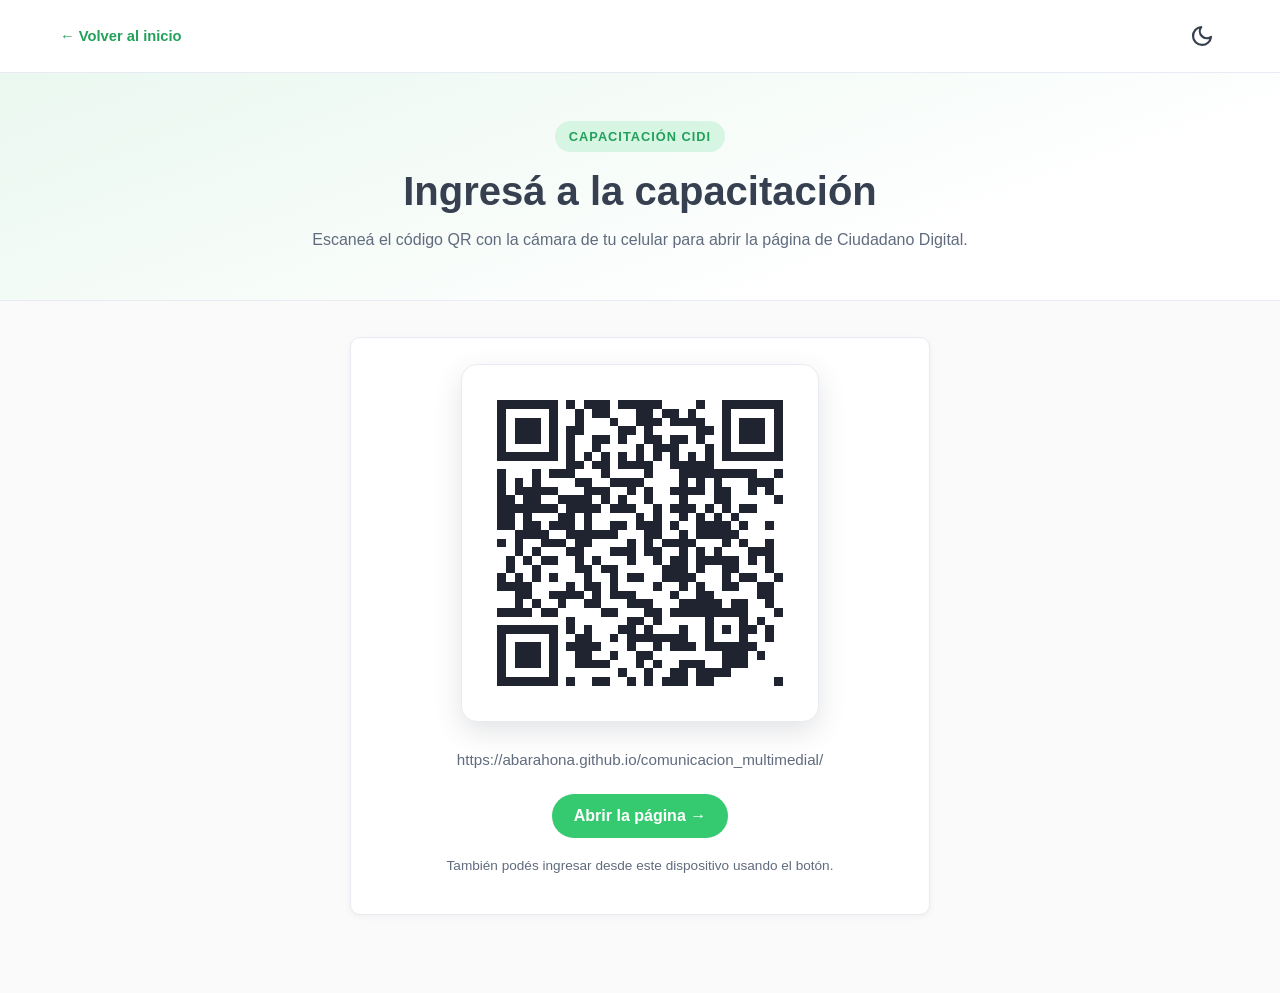
==== qr.html @ 133743e3 "add QR page and change mode" ====
<!DOCTYPE html>
<html lang="es-ar">
<head>
  <meta charset="UTF-8">
  <meta name="viewport" content="width=device-width, initial-scale=1.0">
  <title>Acceso por QR · Capacitación Ciudadano Digital</title>
  <meta name="description" content="Código QR para ingresar a la capacitación de Ciudadano Digital.">
  <link rel="icon" type="image/svg+xml"
        href="data:image/svg+xml,%3Csvg xmlns='http://www.w3.org/2000/svg' viewBox='0 0 32 32'%3E%3Crect width='32' height='32' rx='7' fill='%2336CA70'/%3E%3Ccircle cx='16' cy='12' r='5' fill='%23fff'/%3E%3Cpath d='M6 26c0-5 4.5-8 10-8s10 3 10 8' fill='%23fff'/%3E%3C/svg%3E">
  <link rel="stylesheet" href="styles.css">
  <script src="tema.js"></script>

  <style>
    .qr-hero {
      text-align: center;
    }

    .qr-hero p {
      margin-left: auto;
      margin-right: auto;
    }

    .qr-contenido {
      max-width: 620px;
    }

    .qr-tarjeta {
      text-align: center;
    }

    .qr-caja {
      display: inline-block;
      padding: 18px;
      background: #FFFFFF;
      border: 1px solid var(--borde);
      border-radius: 16px;
      box-shadow: 0 10px 28px rgba(55, 64, 80, .14);
    }

    .qr-caja img {
      display: block;
      width: min(320px, 68vw);
      height: auto;
      image-rendering: pixelated;
    }

    .qr-url {
      display: block;
      margin: 20px 0 22px;
      color: var(--gris);
      font-size: .95rem;
      word-break: break-all;
    }

    .qr-nota {
      margin: 18px 0 0;
      color: var(--gris);
      font-size: .85rem;
    }
  </style>
</head>

<body>

  <header class="modulo-header">
    <div class="contenedor">
      <a class="modulo-volver" href="index.html">
        ← Volver al inicio
      </a>
    </div>
  </header>

  <main class="pagina-modulo">

    <section class="modulo-hero qr-hero">
      <div class="modulo-hero__contenido">
        <span class="modulo-etiqueta">
          Capacitación CiDi
        </span>

        <h1>Ingresá a la capacitación</h1>

        <p>
          Escaneá el código QR con la cámara de tu celular para abrir la página
          de Ciudadano Digital.
        </p>
      </div>
    </section>

    <div class="modulo-contenido qr-contenido">

      <section class="modulo-bloque qr-tarjeta">
        <div class="qr-caja">
          <img
            src="[data-uri]"
            alt="Código QR para ingresar a https://abarahona.github.io/comunicacion_multimedial/"
            width="336" height="336">
        </div>

        <a class="qr-url" href="https://abarahona.github.io/comunicacion_multimedial/" target="_blank" rel="noopener">
          https://abarahona.github.io/comunicacion_multimedial/
        </a>

        <a class="btn btn-primario" href="https://abarahona.github.io/comunicacion_multimedial/" target="_blank" rel="noopener">
          Abrir la página →
        </a>

        <p class="qr-nota">
          También podés ingresar desde este dispositivo usando el botón.
        </p>
      </section>

    </div>
  </main>

</body>
</html>
---- styles.css ----
/* ============ VARIABLES DE MARCA CIDI ============ */
    :root {
      --verde: #36CA70;
      --verde-oscuro: #23A05A;
      --verde-claro: #D7F5E3;
      --tinta: #374050;          /* gris azulado principal */
      --gris: #606B7E;
      --gris-claro: #BFC5D1;
      --amarillo: #F6BD2B;
      --fondo: #FAFAFA;
      --blanco: #FFFFFF;
      --borde: #E8EBF1;
      --sombra: 0 6px 18px rgba(55, 64, 80, .10);
      --radio: 10px;
    }

    * { box-sizing: border-box; margin: 0; padding: 0; }

    html { scroll-behavior: smooth; }

    body {
      font-family: "Be Vietnam Pro", "Segoe UI", Roboto, Arial, sans-serif;
      color: var(--tinta);
      background: var(--fondo);
      line-height: 1.5;
      min-height: 100vh;
      display: flex;
      flex-direction: column;
    }

    a { color: var(--verde-oscuro); text-decoration: none; }
    a:hover { text-decoration: underline; }

    .contenedor {
      width: 100%;
      max-width: 1200px;
      margin: 0 auto;
      padding: 0 20px;
    }

    /* ============ HEADER ============ */
    .header {
      background: var(--blanco);
      border-bottom: 1px solid var(--borde);
      position: sticky;
      top: 0;
      z-index: 50;
    }

    .header__inner {
      display: flex;
      align-items: center;
      justify-content: space-between;
      gap: 16px;
      padding: 12px 0;
    }

    .logo {
      display: flex;
      align-items: center;
      gap: 12px;
    }

    .logo__marca { display: flex; flex-direction: column; line-height: 1.15; }
    .logo__nombre { font-size: 1.25rem; font-weight: 700; letter-spacing: .2px; }
    .logo__sub { font-size: .72rem; color: var(--gris); text-transform: uppercase; letter-spacing: 1.5px; }

    .header__acciones {
      display: flex;
      align-items: center;
      gap: 14px;
    }

    .icono-buscar { background: none; border: 0; cursor: pointer; color: var(--tinta); padding: 6px; }
    .icono-buscar:hover { color: var(--verde-oscuro); }

    .icono-tema {
      background: none;
      border: 0;
      cursor: pointer;
      color: var(--tinta);
      padding: 6px;
      display: inline-flex;
      align-items: center;
      justify-content: center;
    }
    .icono-tema:hover { color: var(--verde-oscuro); }
    .icono-tema__sol { display: none; }
    :root[data-tema="oscuro"] .icono-tema__luna { display: none; }
    :root[data-tema="oscuro"] .icono-tema__sol { display: block; }

    .btn {
      display: inline-flex;
      align-items: center;
      justify-content: center;
      gap: 8px;
      padding: 10px 22px;
      border-radius: 40px;
      border: 0;
      font: inherit;
      font-weight: 600;
      cursor: pointer;
      transition: background .15s ease, transform .1s ease;
    }
    .btn:active { transform: scale(.98); }

    .btn-primario {
      background: var(--verde);
      color: #fff;
    }
    .btn-primario:hover {
      background: var(--verde-oscuro);
      text-decoration: none;
    }

    .btn-secundario {
      background: #fff;
      color: var(--verde-oscuro);
      border: 2px solid var(--verde);
    }
    .btn-secundario:hover { background: var(--verde-claro); text-decoration: none; }

    .btn-amarillo {
      background: var(--amarillo);
      color: var(--tinta);
    }
    .btn-amarillo:hover { background: #E5A91C; text-decoration: none; }

    /* ============ NAV ============ */
    .nav {
      background: var(--tinta);
    }
    .nav__menu {
      display: flex;
      list-style: none;
      overflow-x: auto;
      gap: 4px;
      padding: 0;
    }
    .nav__menu a {
      display: block;
      color: #fff;
      font-size: .92rem;
      padding: 12px 16px;
      white-space: nowrap;
      border-bottom: 3px solid transparent;
    }
    .nav__menu a:hover { background: rgba(255,255,255,.08); text-decoration: none; border-color: var(--verde); }
    .nav__menu .activo { border-color: var(--verde); font-weight: 600; }

    /* ============ HERO BUSQUEDA ============ */
    .hero {
      background: linear-gradient(160deg, #EAF8F0 0%, #FFFFFF 60%);
      border-bottom: 1px solid var(--borde);
    }
    .hero__inner { padding: 56px 20px 48px; text-align: center; }
    .hero__etiqueta {
      display: inline-block;
      background: var(--verde-claro);
      color: var(--verde-oscuro);
      font-size: .8rem;
      font-weight: 700;
      letter-spacing: 1px;
      text-transform: uppercase;
      padding: 6px 14px;
      border-radius: 40px;
      margin-bottom: 16px;
    }
    .hero h1 { font-size: clamp(1.6rem, 4vw, 2.4rem); color: var(--tinta); margin-bottom: 8px; }
    .hero p { color: var(--gris); max-width: 640px; margin: 0 auto 24px; }

    .buscador {
      max-width: 620px;
      margin: 0 auto;
      display: flex;
      background: var(--blanco);
      border: 2px solid var(--verde);
      border-radius: 40px;
      overflow: hidden;
      box-shadow: var(--sombra);
    }
    .buscador input {
      flex: 1;
      border: 0;
      padding: 14px 20px;
      font: inherit;
      outline: none;
    }
    .buscador .btn {
      border-radius: 40px;
      margin: 4px;
    }

    .mas-buscado { margin-top: 20px; color: var(--gris); font-size: .9rem; }
    .mas-buscado a {
      display: inline-flex;
      align-items: center;
      gap: 6px;
      margin: 4px;
      padding: 5px 12px;
      background: var(--blanco);
      border: 1px solid var(--gris-claro);
      border-radius: 30px;
      color: var(--tinta);
      font-size: .82rem;
    }
    .mas-buscado a:hover { border-color: var(--verde); color: var(--verde-oscuro); background: var(--verde-claro); text-decoration: none; }

    /* ============ BANNER ============ */
    .banner {
      background: linear-gradient(120deg, var(--tinta) 0%, #4A5A74 100%);
      color: #fff;
    }
    .banner__inner {
      display: flex;
      align-items: center;
      justify-content: space-between;
      gap: 20px;
      flex-wrap: wrap;
      padding: 28px 20px;
    }
    .banner h2 { font-size: 1.3rem; margin-bottom: 4px; }
    .banner p { color: #C9D2E0; }

    /* ============ SECCIONES ============ */
    .seccion { padding: 44px 0; }
    .seccion--blanca { background: var(--blanco); border-top: 1px solid var(--borde); border-bottom: 1px solid var(--borde); }
    .seccion__titulo { font-size: 1.5rem; color: var(--tinta); margin-bottom: 6px; }
    .seccion__sub { color: var(--gris); margin-bottom: 28px; max-width: 720px; }

    .rejilla { display: grid; gap: 20px; }
    .rejilla--3 { grid-template-columns: repeat(3, 1fr); }
    .rejilla--2 { grid-template-columns: repeat(2, 1fr); }

    @media (max-width: 900px) {
      .rejilla--3 { grid-template-columns: 1fr 1fr; }
    }
    @media (max-width: 640px) {
      .rejilla--3, .rejilla--2 { grid-template-columns: 1fr; }
    }

    /* ============ TARJETAS ============ */
    .tarjeta {
      background: var(--blanco);
      border: 1px solid var(--borde);
      border-radius: var(--radio);
      padding: 24px;
      box-shadow: 0 2px 6px rgba(55,64,80,.05);
      transition: transform .15s ease, box-shadow .15s ease;
    }
    .tarjeta:hover {
      transform: translateY(-3px);
      box-shadow: var(--sombra);
      border-color: var(--verde);
    }

    .tarjeta__icono {
      width: 52px;
      height: 52px;
      border-radius: 12px;
      background: var(--verde-claro);
      color: var(--verde-oscuro);
      display: flex;
      align-items: center;
      justify-content: center;
      margin-bottom: 16px;
    }
    .tarjeta h3 { font-size: 1.05rem; margin-bottom: 8px; }
    .tarjeta p { color: var(--gris); font-size: .92rem; }
    .tarjeta a.enlace {
      display: inline-block;
      margin-top: 14px;
      font-weight: 600;
      font-size: .9rem;
    }

    .tarjeta--tramite { border-top: 4px solid var(--amarillo); }
    .tarjeta--tramite:nth-child(3n+2) { border-top-color: var(--verde); }
    .tarjeta--tramite:nth-child(3n) { border-top-color: var(--amarillo); }

    .tarjeta--resumen { display: flex; align-items: flex-start; gap: 14px; padding: 20px; }
    .tarjeta--resumen .punto {
      flex: 0 0 34px;
      height: 34px;
      border-radius: 50%;
      background: var(--verde);
      color: #fff;
      font-weight: 700;
      display: flex;
      align-items: center;
      justify-content: center;
    }

    /* ============ PASOS ============ */
    .pasos { counter-reset: paso; display: grid; gap: 16px; }
    .paso {
      background: var(--blanco);
      border: 1px solid var(--borde);
      border-radius: var(--radio);
      padding: 20px 22px 20px 70px;
      position: relative;
    }
    .paso::before {
      counter-increment: paso;
      content: counter(paso);
      position: absolute;
      left: 20px;
      top: 20px;
      width: 34px;
      height: 34px;
      border-radius: 50%;
      background: var(--verde-claro);
      color: var(--verde-oscuro);
      font-weight: 700;
      display: flex;
      align-items: center;
      justify-content: center;
    }
    .paso h3 { font-size: 1rem; margin-bottom: 4px; }
    .paso p { color: var(--gris); font-size: .9rem; }

    /* ============ COLUMNAS AYUDAS ============ */
    .ayuda {
      background: var(--blanco);
      border: 1px solid var(--borde);
      border-left: 5px solid var(--verde);
      border-radius: var(--radio);
      padding: 24px;
    }
    .ayuda h3 { font-size: 1.05rem; margin-bottom: 6px; }
    .ayuda p { color: var(--gris); font-size: .92rem; margin-bottom: 12px; }

    /* ============ CHAT AYUDA FLOTANTE ============ */
    .ayuda-flotante {
      position: fixed;
      right: 22px;
      bottom: 22px;
      display: flex;
      align-items: center;
      gap: 10px;
      background: var(--tinta);
      color: #fff;
      border: 0;
      border-radius: 40px;
      padding: 12px 20px;
      font: inherit;
      font-weight: 600;
      cursor: pointer;
      box-shadow: var(--sombra);
      z-index: 60;
    }
    .ayuda-flotante:hover { background: #2a323f; }

    .ayuda-flotante__panel {
      position: fixed;
      right: 22px;
      bottom: 82px;
      width: 320px;
      background: var(--blanco);
      border: 1px solid var(--borde);
      border-radius: 14px;
      box-shadow: var(--sombra);
      overflow: hidden;
      display: none;
      z-index: 61;
    }
    .ayuda-flotante__panel.abierto { display: block; }
    .ayuda-flotante__header {
      background: var(--verde);
      color: #fff;
      padding: 14px 16px;
      font-weight: 600;
    }
    .ayuda-flotante__cuerpo { padding: 12px 16px; max-height: 260px; overflow-y: auto; }
    .mensaje {
      background: var(--fondo);
      border: 1px solid var(--borde);
      border-radius: 12px;
      padding: 10px 12px;
      margin-bottom: 8px;
      font-size: .88rem;
      color: var(--tinta);
    }
    .mensaje--usuario { background: var(--verde-claro); border-color: transparent; text-align: right; }

    /* ============ FOOTER ============ */
    .footer { background: var(--tinta); color: #C9D2E0; margin-top: auto; }
    .footer__inner {
      display: flex;
      justify-content: space-between;
      gap: 24px;
      flex-wrap: wrap;
      padding: 32px 20px;
    }
    .footer h4 { color: #fff; font-size: .95rem; margin-bottom: 10px; }
    .footer ul { list-style: none; }
    .footer a { color: #C9D2E0; font-size: .9rem; display: block; padding: 3px 0; }
    .footer a:hover { color: var(--verde); }
    .footer__bottom {
      border-top: 1px solid rgba(255,255,255,.12);
      padding: 16px 20px;
      text-align: center;
      font-size: .8rem;
      color: #8D99AB;
    }

    
/* ============ PÁGINAS DE MÓDULOS ============ */

.pagina-modulo {
  flex: 1;
}

.modulo-header {
  background: var(--blanco);
  border-bottom: 1px solid var(--borde);
  padding: 18px 0;
}

.modulo-header__inner {
  display: flex;
  align-items: center;
  justify-content: space-between;
  gap: 16px;
}

.modulo-volver {
  display: inline-flex;
  align-items: center;
  gap: 8px;
  font-weight: 600;
  font-size: 0.92rem;
}

.modulo-hero {
  background: linear-gradient(160deg, #EAF8F0 0%, #FFFFFF 75%);
  border-bottom: 1px solid var(--borde);
  padding: 48px 20px;
}

.modulo-hero__contenido {
  max-width: 900px;
  margin: 0 auto;
}

.modulo-etiqueta {
  display: inline-block;
  background: var(--verde-claro);
  color: var(--verde-oscuro);
  padding: 6px 14px;
  border-radius: 40px;
  font-size: 0.8rem;
  font-weight: 700;
  text-transform: uppercase;
  letter-spacing: 1px;
  margin-bottom: 14px;
}

.modulo-hero h1 {
  font-size: clamp(1.8rem, 4vw, 2.5rem);
  margin-bottom: 12px;
  line-height: 1.25;
}

.modulo-hero p {
  color: var(--gris);
  max-width: 700px;
}

.modulo-contenido {
  width: 100%;
  max-width: 900px;
  margin: 0 auto;
  padding: 36px 20px 56px;
}

.modulo-bloque {
  background: var(--blanco);
  border: 1px solid var(--borde);
  border-radius: var(--radio);
  padding: 26px;
  margin-bottom: 22px;
  box-shadow: 0 2px 6px rgba(55, 64, 80, 0.05);
}

.modulo-bloque h2 {
  font-size: 1.25rem;
  margin-bottom: 12px;
}

.modulo-bloque h3 {
  font-size: 1.05rem;
  margin: 20px 0 8px;
}

.modulo-bloque p {
  color: var(--gris);
  margin-bottom: 12px;
}

.modulo-bloque ul,
.modulo-bloque ol {
  padding-left: 24px;
  margin: 12px 0;
}

.modulo-bloque li {
  margin-bottom: 8px;
}

.modulo-recurso {
  background: var(--verde-claro);
  border-radius: var(--radio);
  padding: 18px;
  margin-top: 16px;
}

.modulo-recurso p {
  margin-bottom: 12px;
}

.modulo-video {
  width: 100%;
  aspect-ratio: 16 / 9;
  border: 0;
  border-radius: var(--radio);
  background: #EEF1F5;
  margin-top: 12px;
}

.modulo-navegacion {
  display: flex;
  justify-content: space-between;
  align-items: center;
  gap: 12px;
  flex-wrap: wrap;
  margin-top: 30px;
}

@media (max-width: 640px) {
  .modulo-hero {
    padding: 34px 20px;
  }

  .modulo-contenido {
    padding: 24px 16px 40px;
  }

  .modulo-bloque {
    padding: 20px;
  }
}


.video-contenedor {
  width: 100%;
  max-width: 900px;
  margin: 24px auto;
}

.video-contenedor video {
  display: block;
  width: 100%;
  height: auto;
  border-radius: 10px;
}

.modulo-recurso__imagen {
 display: block;
  max-width: 100%;
  height: auto;
  margin: 0 auto;
}

/* ============ CARRUSEL ============ */
.carrusel {
  position: relative;
  margin-top: 18px;
}

.carrusel__viewport {
  overflow: hidden;
  border: 1px solid var(--borde);
  border-radius: var(--radio);
  background: #EEF1F5;
}

.carrusel__track {
  display: flex;
  transition: transform .35s ease;
}

.carrusel__slide {
  flex: 0 0 100%;
  aspect-ratio: 1600 / 768;
  margin: 0;
}

.carrusel__slide img {
  display: block;
  width: 100%;
  height: 100%;
  object-fit: contain;
}

.carrusel__imagen {
  cursor: zoom-in;
  transition: filter .15s ease;
}

.carrusel__imagen:hover { filter: brightness(.94); }

.carrusel__imagen:focus-visible {
  outline: 3px solid var(--verde);
  outline-offset: -3px;
}

/* ============ LIGHTBOX ============ */
.lightbox {
  position: fixed;
  inset: 0;
  z-index: 100;
  display: none;
  align-items: center;
  justify-content: center;
  gap: 16px;
  padding: 24px;
  background: rgba(20, 25, 33, .92);
}

.lightbox.abierto { display: flex; }

.lightbox__figura {
  display: flex;
  flex-direction: column;
  align-items: center;
  gap: 10px;
  max-width: min(1200px, 100%);
  max-height: 100%;
  margin: 0;
}

.lightbox__imagen {
  display: block;
  max-width: 100%;
  max-height: calc(100vh - 100px);
  object-fit: contain;
  border-radius: 8px;
  background: #fff;
}

.lightbox__contador {
  color: #C9D2E0;
  font-size: .85rem;
  font-weight: 600;
}

.lightbox__cerrar {
  position: absolute;
  top: 16px;
  right: 16px;
  width: 44px;
  height: 44px;
  border: 0;
  border-radius: 50%;
  background: rgba(255, 255, 255, .14);
  color: #fff;
  display: flex;
  align-items: center;
  justify-content: center;
  cursor: pointer;
}

.lightbox__cerrar:hover { background: rgba(255, 255, 255, .28); }

.lightbox__btn {
  flex: 0 0 auto;
  width: 48px;
  height: 48px;
  border: 0;
  border-radius: 50%;
  background: rgba(255, 255, 255, .14);
  color: #fff;
  display: flex;
  align-items: center;
  justify-content: center;
  cursor: pointer;
  transition: background .15s ease;
}

.lightbox__btn:hover { background: var(--verde-oscuro); }

.lightbox__cerrar:focus-visible,
.lightbox__btn:focus-visible {
  outline: 3px solid var(--verde);
  outline-offset: 2px;
}

.carrusel__btn {
  position: absolute;
  top: 50%;
  transform: translateY(-50%);
  width: 44px;
  height: 44px;
  border: 0;
  border-radius: 50%;
  background: rgba(55, 64, 80, .75);
  color: #fff;
  display: flex;
  align-items: center;
  justify-content: center;
  cursor: pointer;
  z-index: 2;
  transition: background .15s ease;
}

.carrusel__btn:hover { background: var(--verde-oscuro); }

.carrusel__btn:focus-visible {
  outline: 3px solid var(--verde);
  outline-offset: 2px;
}

.carrusel__btn--prev { left: 12px; }
.carrusel__btn--next { right: 12px; }

.carrusel__pie {
  display: flex;
  align-items: center;
  justify-content: space-between;
  gap: 16px;
  flex-wrap: wrap;
  margin-top: 12px;
}

.carrusel__dots {
  display: flex;
  flex-wrap: wrap;
  gap: 8px;
}

.carrusel__dot {
  width: 10px;
  height: 10px;
  padding: 0;
  border: 0;
  border-radius: 50%;
  background: var(--gris-claro);
  cursor: pointer;
  transition: background .15s ease, transform .15s ease;
}

.carrusel__dot:hover { background: var(--verde); }

.carrusel__dot.activo {
  background: var(--verde);
  transform: scale(1.3);
}

.carrusel__contador {
  font-size: .85rem;
  font-weight: 600;
  color: var(--gris);
}

@media (max-width: 640px) {
  .carrusel__btn {
    width: 38px;
    height: 38px;
  }

  .carrusel__btn--prev { left: 8px; }
  .carrusel__btn--next { right: 8px; }

  .lightbox {
    gap: 6px;
    padding: 12px;
  }

  .lightbox__btn {
    width: 40px;
    height: 40px;
  }

  .lightbox__imagen { max-height: calc(100vh - 90px); }
}
/* ============ MODO OSCURO ============ */
:root[data-tema="oscuro"] {
  --verde: #36CA70;
  --verde-oscuro: #63E6A0;
  --verde-claro: #143A26;
  --tinta: #E7EBF2;
  --gris: #A9B2C1;
  --gris-claro: #465062;
  --fondo: #10141B;
  --blanco: #1A1F29;
  --borde: #2B3340;
  --sombra: 0 6px 18px rgba(0, 0, 0, .5);
  color-scheme: dark;
}

body { transition: background-color .2s ease, color .2s ease; }

:root[data-tema="oscuro"] .header { background: #151A22; }

:root[data-tema="oscuro"] .nav,
:root[data-tema="oscuro"] .footer,
:root[data-tema="oscuro"] .ayuda-flotante { background: #0B0E13; }

:root[data-tema="oscuro"] .banner {
  background: linear-gradient(120deg, #0B0E13 0%, #1E2A36 100%);
}

:root[data-tema="oscuro"] .hero,
:root[data-tema="oscuro"] .evaluacion-hero {
  background: linear-gradient(160deg, #143324 0%, var(--fondo) 70%);
}

:root[data-tema="oscuro"] .modulo-hero {
  background: linear-gradient(160deg, #143324 0%, var(--fondo) 75%);
}

:root[data-tema="oscuro"] .btn-secundario {
  background: var(--blanco);
  color: var(--verde-oscuro);
}
:root[data-tema="oscuro"] .btn-secundario:hover { background: var(--verde-claro); }
:root[data-tema="oscuro"] .btn-amarillo { color: #1A1F29; }

:root[data-tema="oscuro"] .buscador input {
  background: transparent;
  color: var(--tinta);
}

:root[data-tema="oscuro"] .modulo-video,
:root[data-tema="oscuro"] .carrusel__viewport,
:root[data-tema="oscuro"] .lightbox__imagen { background: #0D1117; }

:root[data-tema="oscuro"] .respuesta-texto {
  background: var(--blanco);
  color: var(--tinta);
  border-color: var(--gris-claro);
}

:root[data-tema="oscuro"] .hero__etiqueta,
:root[data-tema="oscuro"] .modulo-etiqueta,
:root[data-tema="oscuro"] .mensaje--usuario { color: var(--verde-oscuro); }
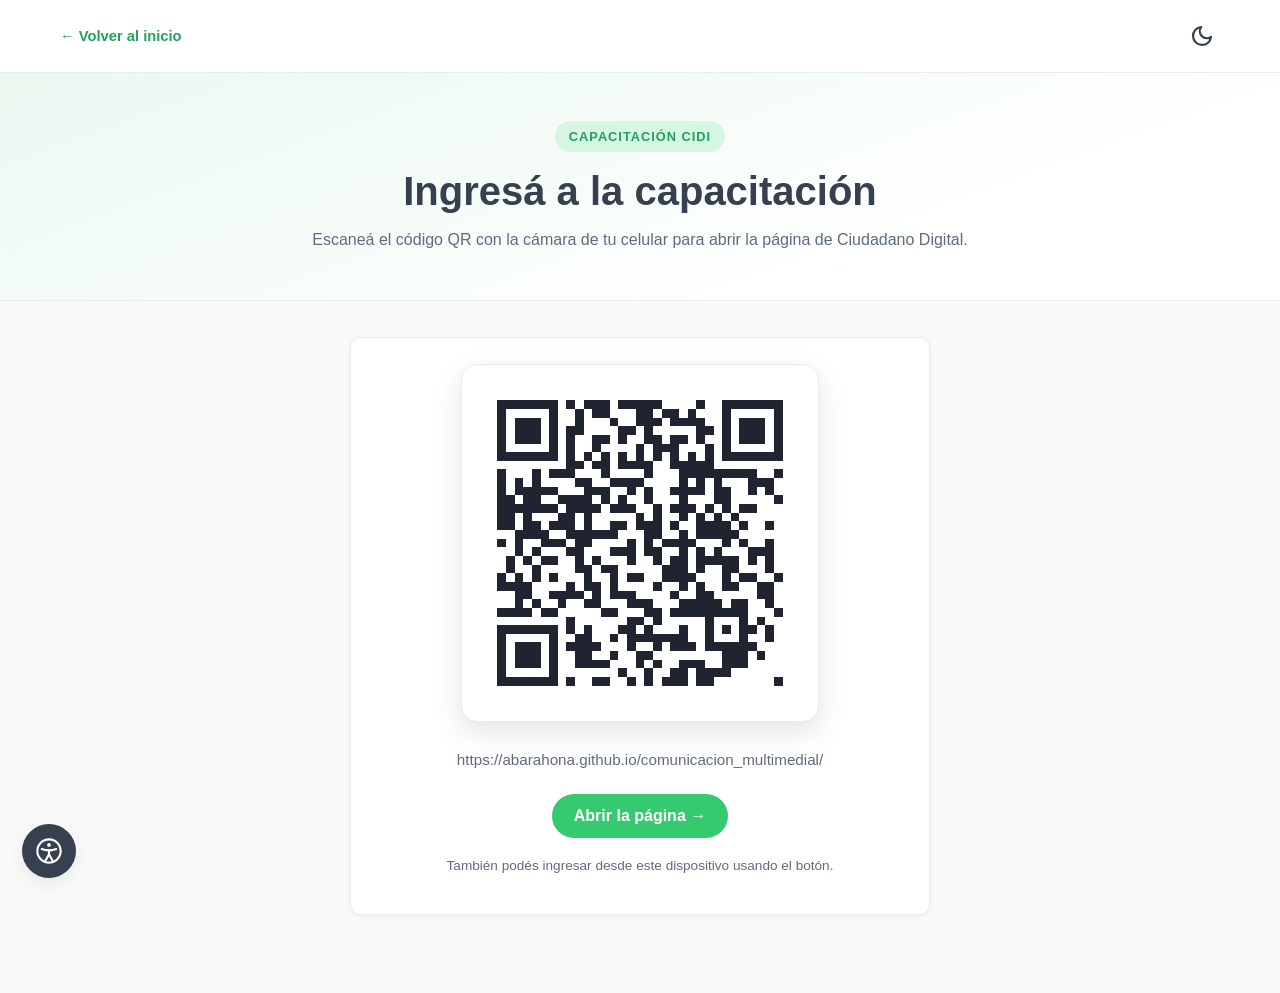
==== commit 0e861575: "add accesiblidad" ====
--- a/qr.html
+++ b/qr.html
@@ -9,6 +9,7 @@
         href="data:image/svg+xml,%3Csvg xmlns='http://www.w3.org/2000/svg' viewBox='0 0 32 32'%3E%3Crect width='32' height='32' rx='7' fill='%2336CA70'/%3E%3Ccircle cx='16' cy='12' r='5' fill='%23fff'/%3E%3Cpath d='M6 26c0-5 4.5-8 10-8s10 3 10 8' fill='%23fff'/%3E%3C/svg%3E">
   <link rel="stylesheet" href="styles.css">
   <script src="tema.js"></script>
+  <script src="accesibilidad.js"></script>
 
   <style>
     .qr-hero {
--- a/styles.css
+++ b/styles.css
@@ -845,3 +845,359 @@
 :root[data-tema="oscuro"] .hero__etiqueta,
 :root[data-tema="oscuro"] .modulo-etiqueta,
 :root[data-tema="oscuro"] .mensaje--usuario { color: var(--verde-oscuro); }
+
+/* ============ ACCESIBILIDAD ============ */
+:focus-visible {
+  outline: 3px solid var(--verde);
+  outline-offset: 2px;
+}
+
+.saltar-contenido {
+  position: fixed;
+  top: 10px;
+  left: 10px;
+  z-index: 200;
+  padding: 12px 18px;
+  background: var(--verde);
+  color: #fff;
+  font-weight: 700;
+  border-radius: 8px;
+  transform: translateY(-160%);
+  transition: transform .15s ease;
+}
+
+.saltar-contenido:focus {
+  transform: translateY(0);
+  text-decoration: none;
+}
+
+.a11y-flotante {
+  position: fixed;
+  left: 22px;
+  bottom: 22px;
+  z-index: 60;
+  width: 54px;
+  height: 54px;
+  border: 0;
+  border-radius: 50%;
+  display: flex;
+  align-items: center;
+  justify-content: center;
+  background: var(--tinta);
+  color: var(--blanco);
+  cursor: pointer;
+  box-shadow: var(--sombra);
+}
+
+.a11y-flotante:hover {
+  background: var(--verde-oscuro);
+  color: var(--blanco);
+}
+
+.a11y-panel {
+  position: fixed;
+  left: 22px;
+  bottom: 86px;
+  z-index: 61;
+  width: min(340px, calc(100vw - 44px));
+  max-height: calc(100vh - 118px);
+  overflow-y: auto;
+  padding: 18px;
+  background: var(--blanco);
+  color: var(--tinta);
+  border: 1px solid var(--borde);
+  border-radius: 14px;
+  box-shadow: var(--sombra);
+  display: none;
+}
+
+.a11y-panel.abierto { display: block; }
+
+.a11y-panel__cabecera {
+  display: flex;
+  align-items: center;
+  justify-content: space-between;
+  gap: 12px;
+  margin-bottom: 6px;
+}
+
+.a11y-panel h2 { font-size: 1.1rem; }
+
+.a11y-panel__cerrar {
+  display: flex;
+  align-items: center;
+  justify-content: center;
+  padding: 4px;
+  border: 0;
+  border-radius: 6px;
+  background: none;
+  color: var(--tinta);
+  cursor: pointer;
+}
+
+.a11y-panel__cerrar:hover { color: var(--verde-oscuro); }
+
+.a11y-seccion {
+  padding: 14px 0;
+  border-top: 1px solid var(--borde);
+}
+
+.a11y-seccion h3 {
+  margin-bottom: 10px;
+  color: var(--gris);
+  font-size: .82rem;
+  letter-spacing: .6px;
+  text-transform: uppercase;
+}
+
+.a11y-seccion h3 label { cursor: pointer; }
+
+.a11y-fila {
+  display: flex;
+  align-items: center;
+  gap: 10px;
+  flex-wrap: wrap;
+}
+
+.a11y-valor {
+  min-width: 56px;
+  text-align: center;
+  font-weight: 700;
+  font-variant-numeric: tabular-nums;
+}
+
+.a11y-opcion {
+  padding: 8px 14px;
+  border: 1px solid var(--borde);
+  border-radius: 8px;
+  background: var(--fondo);
+  color: var(--tinta);
+  font: inherit;
+  font-size: .9rem;
+  font-weight: 600;
+  cursor: pointer;
+}
+
+.a11y-opcion:hover { border-color: var(--verde); }
+
+.a11y-opcion[aria-pressed="true"] {
+  background: var(--verde-claro);
+  border-color: var(--verde);
+  color: var(--verde-oscuro);
+}
+
+.a11y-opcion:disabled {
+  opacity: .45;
+  cursor: not-allowed;
+}
+
+.a11y-opcion--texto {
+  min-width: 48px;
+  font-size: 1rem;
+}
+
+.a11y-enlace {
+  margin-top: 10px;
+  padding: 0;
+  border: 0;
+  background: none;
+  color: var(--verde-oscuro);
+  font: inherit;
+  font-size: .85rem;
+  font-weight: 600;
+  text-decoration: underline;
+  cursor: pointer;
+}
+
+.a11y-select {
+  width: 100%;
+  padding: 9px 10px;
+  border: 1px solid var(--borde);
+  border-radius: 8px;
+  background: var(--fondo);
+  color: var(--tinta);
+  font: inherit;
+  font-size: .92rem;
+}
+
+.a11y-nota {
+  margin-bottom: 10px;
+  color: var(--gris);
+  font-size: .85rem;
+}
+
+.a11y-estado {
+  min-height: 1.2em;
+  margin-top: 8px;
+  color: var(--gris);
+  font-size: .82rem;
+}
+
+.a11y-panel [hidden] { display: none !important; }
+
+/* ============ PALETAS PARA DALTONISMO ============ */
+:root[data-vision="protanopia"],
+:root[data-vision="deuteranopia"] {
+  --verde: #0072B2;
+  --verde-oscuro: #005F94;
+  --verde-claro: #DCEBF7;
+  --amarillo: #E69F00;
+}
+
+:root[data-vision="protanopia"][data-tema="oscuro"],
+:root[data-vision="deuteranopia"][data-tema="oscuro"] {
+  --verde: #3FA7DF;
+  --verde-oscuro: #8FD0F5;
+  --verde-claro: #103248;
+  --amarillo: #F2C14E;
+}
+
+:root[data-vision="tritanopia"] {
+  --verde: #CC79A7;
+  --verde-oscuro: #9C4E7C;
+  --verde-claro: #F4E1EC;
+  --amarillo: #56B4E9;
+}
+
+:root[data-vision="tritanopia"][data-tema="oscuro"] {
+  --verde: #D98BB8;
+  --verde-oscuro: #F0B8D6;
+  --verde-claro: #3A1E2D;
+  --amarillo: #6FC3EF;
+}
+
+:root[data-vision="protanopia"] .logo svg rect:first-child,
+:root[data-vision="deuteranopia"] .logo svg rect:first-child,
+:root[data-vision="tritanopia"] .logo svg rect:first-child {
+  fill: var(--verde);
+}
+
+/* ============ ALTO CONTRASTE ============ */
+:root[data-contraste="alto"] {
+  --verde: #FFD400;
+  --verde-oscuro: #FFE066;
+  --verde-claro: #000000;
+  --tinta: #FFFFFF;
+  --gris: #F2F2F2;
+  --gris-claro: #FFFFFF;
+  --amarillo: #FFD400;
+  --fondo: #000000;
+  --blanco: #000000;
+  --borde: #FFFFFF;
+  --sombra: none;
+  color-scheme: dark;
+}
+
+:root[data-contraste="alto"] body {
+  background: #000000;
+  color: #FFFFFF;
+}
+
+:root[data-contraste="alto"] .header,
+:root[data-contraste="alto"] .modulo-header,
+:root[data-contraste="alto"] .nav,
+:root[data-contraste="alto"] .footer,
+:root[data-contraste="alto"] .banner,
+:root[data-contraste="alto"] .ayuda-flotante,
+:root[data-contraste="alto"] .ayuda-flotante__panel,
+:root[data-contraste="alto"] .a11y-panel,
+:root[data-contraste="alto"] .tarjeta,
+:root[data-contraste="alto"] .paso,
+:root[data-contraste="alto"] .ayuda,
+:root[data-contraste="alto"] .modulo-bloque,
+:root[data-contraste="alto"] .pregunta,
+:root[data-contraste="alto"] .mensaje {
+  background: #000000;
+  border-color: #FFFFFF;
+  box-shadow: none;
+}
+
+:root[data-contraste="alto"] .hero,
+:root[data-contraste="alto"] .modulo-hero,
+:root[data-contraste="alto"] .evaluacion-hero {
+  background: #000000;
+  border-color: #FFFFFF;
+}
+
+:root[data-contraste="alto"] a,
+:root[data-contraste="alto"] .a11y-enlace {
+  color: #FFD400;
+  text-decoration: underline;
+}
+
+:root[data-contraste="alto"] .btn-primario,
+:root[data-contraste="alto"] .btn-amarillo,
+:root[data-contraste="alto"] .saltar-contenido {
+  background: #FFD400;
+  color: #000000;
+}
+
+:root[data-contraste="alto"] .btn-secundario {
+  background: #000000;
+  color: #FFD400;
+  border-color: #FFD400;
+}
+
+:root[data-contraste="alto"] .nav__menu a { color: #FFFFFF; }
+:root[data-contraste="alto"] .nav__menu a:hover { background: #FFD400; color: #000000; }
+:root[data-contraste="alto"] .footer a { color: #FFFFFF; }
+:root[data-contraste="alto"] .footer a:hover { color: #FFD400; }
+
+:root[data-contraste="alto"] .mensaje--usuario {
+  background: #FFD400;
+  color: #000000;
+  border-color: #000000;
+}
+
+:root[data-contraste="alto"] .buscador {
+  background: #000000;
+  border-color: #FFD400;
+}
+
+:root[data-contraste="alto"] .buscador input,
+:root[data-contraste="alto"] .respuesta-texto,
+:root[data-contraste="alto"] .a11y-opcion,
+:root[data-contraste="alto"] .a11y-select {
+  background: #000000;
+  color: #FFFFFF;
+  border-color: #FFFFFF;
+}
+
+:root[data-contraste="alto"] .a11y-opcion[aria-pressed="true"] {
+  background: #FFD400;
+  color: #000000;
+  border-color: #FFD400;
+}
+
+:root[data-contraste="alto"] .modulo-video,
+:root[data-contraste="alto"] .carrusel__viewport,
+:root[data-contraste="alto"] .lightbox__imagen {
+  background: #000000;
+}
+
+:root[data-contraste="alto"] .icono-tema,
+:root[data-contraste="alto"] .icono-buscar,
+:root[data-contraste="alto"] .modulo-volver {
+  color: #FFD400;
+}
+
+:root[data-contraste="alto"] .tarjeta:hover,
+:root[data-contraste="alto"] .tarjeta__icono {
+  border-color: #FFD400;
+  color: #FFD400;
+}
+
+@media (max-width: 380px) {
+  .a11y-flotante {
+    width: 50px;
+    height: 50px;
+    left: 16px;
+    bottom: 16px;
+  }
+
+  .a11y-panel {
+    left: 16px;
+    bottom: 76px;
+    max-height: calc(100vh - 104px);
+  }
+}
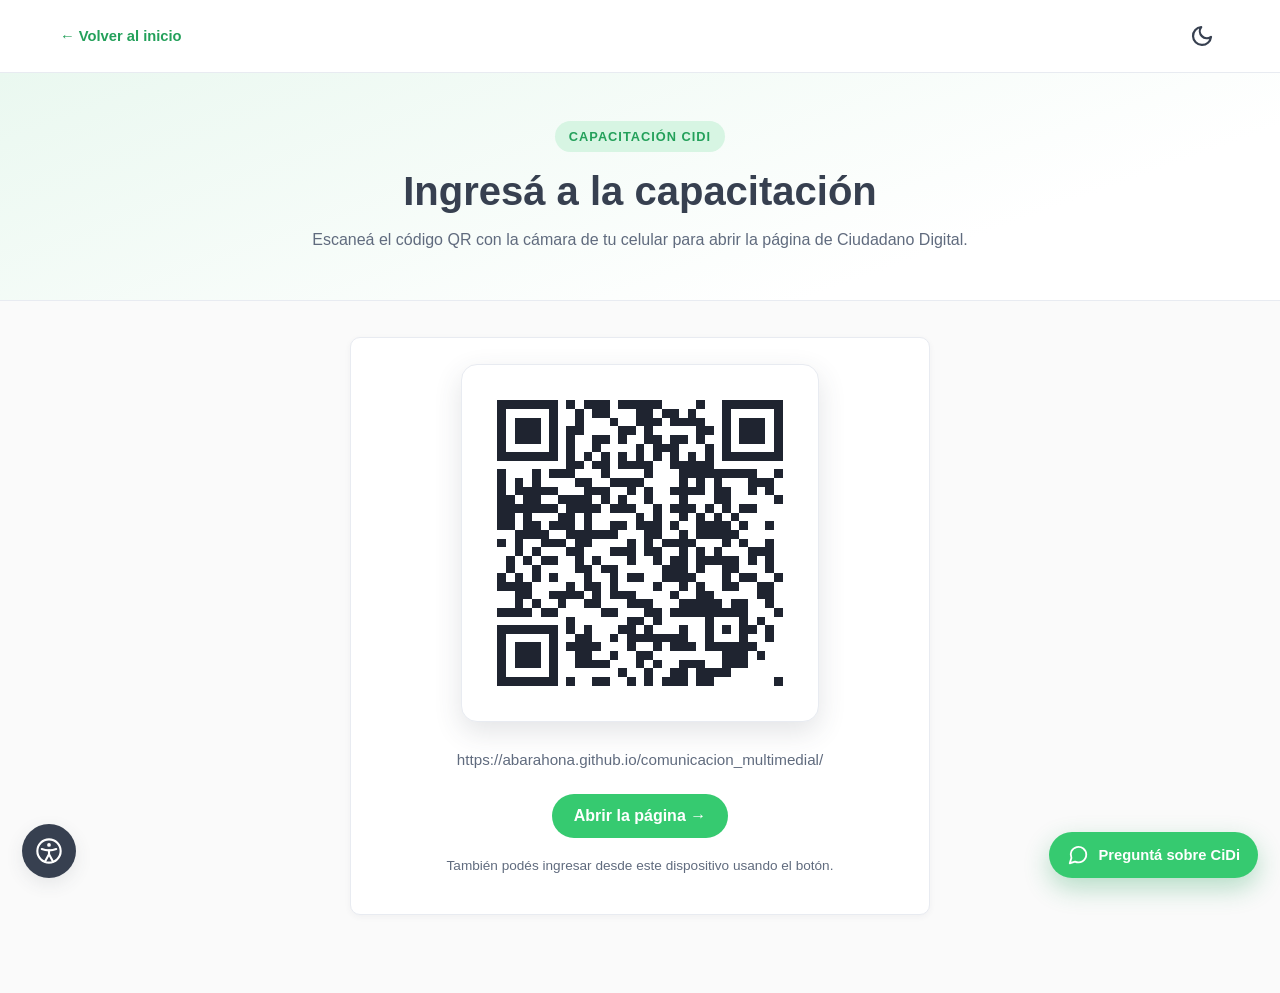
==== commit 1b7899c5: "add chatbot and description  module 4" ====
--- a/qr.html
+++ b/qr.html
@@ -10,6 +10,7 @@
   <link rel="stylesheet" href="styles.css">
   <script src="tema.js"></script>
   <script src="accesibilidad.js"></script>
+  <script src="chatbot/chatbot.js"></script>
 
   <style>
     .qr-hero {
--- a/styles.css
+++ b/styles.css
@@ -330,59 +330,6 @@
     .ayuda h3 { font-size: 1.05rem; margin-bottom: 6px; }
     .ayuda p { color: var(--gris); font-size: .92rem; margin-bottom: 12px; }
 
-    /* ============ CHAT AYUDA FLOTANTE ============ */
-    .ayuda-flotante {
-      position: fixed;
-      right: 22px;
-      bottom: 22px;
-      display: flex;
-      align-items: center;
-      gap: 10px;
-      background: var(--tinta);
-      color: #fff;
-      border: 0;
-      border-radius: 40px;
-      padding: 12px 20px;
-      font: inherit;
-      font-weight: 600;
-      cursor: pointer;
-      box-shadow: var(--sombra);
-      z-index: 60;
-    }
-    .ayuda-flotante:hover { background: #2a323f; }
-
-    .ayuda-flotante__panel {
-      position: fixed;
-      right: 22px;
-      bottom: 82px;
-      width: 320px;
-      background: var(--blanco);
-      border: 1px solid var(--borde);
-      border-radius: 14px;
-      box-shadow: var(--sombra);
-      overflow: hidden;
-      display: none;
-      z-index: 61;
-    }
-    .ayuda-flotante__panel.abierto { display: block; }
-    .ayuda-flotante__header {
-      background: var(--verde);
-      color: #fff;
-      padding: 14px 16px;
-      font-weight: 600;
-    }
-    .ayuda-flotante__cuerpo { padding: 12px 16px; max-height: 260px; overflow-y: auto; }
-    .mensaje {
-      background: var(--fondo);
-      border: 1px solid var(--borde);
-      border-radius: 12px;
-      padding: 10px 12px;
-      margin-bottom: 8px;
-      font-size: .88rem;
-      color: var(--tinta);
-    }
-    .mensaje--usuario { background: var(--verde-claro); border-color: transparent; text-align: right; }
-
     /* ============ FOOTER ============ */
     .footer { background: var(--tinta); color: #C9D2E0; margin-top: auto; }
     .footer__inner {
@@ -504,6 +451,11 @@
   margin: 12px 0;
 }
 
+.modulo-bloque ol.pasos {
+  list-style: none;
+  padding-left: 0;
+}
+
 .modulo-bloque li {
   margin-bottom: 8px;
 }
@@ -558,11 +510,69 @@
   margin: 24px auto;
 }
 
+/* ============ QUIZ / VERIFICACIÓN ============ */
+.quiz-form { margin-top: 16px; }
+.quiz-question {
+  border: 1px solid var(--borde);
+  border-radius: var(--radio);
+  padding: 16px 18px;
+  margin: 0 0 14px;
+}
+.quiz-question legend {
+  font-weight: 700;
+  padding: 0 6px;
+  color: var(--tinta);
+}
+.quiz-option {
+  display: flex;
+  align-items: center;
+  gap: 10px;
+  padding: 10px 12px;
+  margin-top: 8px;
+  border: 1px solid var(--borde);
+  border-radius: 8px;
+  cursor: pointer;
+}
+.quiz-option:hover { border-color: var(--verde-oscuro); background: var(--verde-claro); }
+.quiz-option:has(input:checked) { border-color: var(--verde-oscuro); background: var(--verde-claro); }
+.quiz-option input { accent-color: var(--verde-oscuro); }
+.quiz-actions { display: flex; gap: 12px; flex-wrap: wrap; margin-top: 18px; }
+.quiz-validation {
+  margin-top: 12px;
+  padding: 12px 14px;
+  border-radius: 8px;
+  background: #FDECEA;
+  color: #8A1F11;
+  border: 1px solid #F5C2C7;
+}
+.quiz-results {
+  margin-top: 20px;
+  padding: 18px;
+  border: 1px solid var(--borde);
+  border-radius: var(--radio);
+  background: #F7FBF8;
+}
+.quiz-score { font-weight: 700; margin: 6px 0 12px; color: var(--tinta); }
+.quiz-feedback { list-style: none; padding: 0; margin: 0; display: grid; gap: 8px; }
+.quiz-item { padding: 10px 12px; border-radius: 8px; }
+.quiz-item--ok { background: var(--verde-claro); color: #145A33; }
+.quiz-item--error { background: #FDECEA; color: #8A1F11; }
+
+:root[data-tema="oscuro"] .quiz-results { background: #1E2532; }
+:root[data-tema="oscuro"] .quiz-item--ok { color: #D7F5E3; }
+:root[data-tema="oscuro"] .quiz-validation,
+:root[data-tema="oscuro"] .quiz-item--error { background: #3A2024; color: #FFD7D2; border-color: #5A2C33; }
+
 .video-contenedor video {
   display: block;
   width: 100%;
   height: auto;
   border-radius: 10px;
+}
+
+.video-contenedor audio {
+  display: block;
+  width: 100%;
 }
 
 .modulo-recurso__imagen {
@@ -804,8 +814,7 @@
 :root[data-tema="oscuro"] .header { background: #151A22; }
 
 :root[data-tema="oscuro"] .nav,
-:root[data-tema="oscuro"] .footer,
-:root[data-tema="oscuro"] .ayuda-flotante { background: #0B0E13; }
+:root[data-tema="oscuro"] .footer { background: #0B0E13; }
 
 :root[data-tema="oscuro"] .banner {
   background: linear-gradient(120deg, #0B0E13 0%, #1E2A36 100%);
@@ -843,8 +852,7 @@
 }
 
 :root[data-tema="oscuro"] .hero__etiqueta,
-:root[data-tema="oscuro"] .modulo-etiqueta,
-:root[data-tema="oscuro"] .mensaje--usuario { color: var(--verde-oscuro); }
+:root[data-tema="oscuro"] .modulo-etiqueta { color: var(--verde-oscuro); }
 
 /* ============ ACCESIBILIDAD ============ */
 :focus-visible {
@@ -1098,15 +1106,12 @@
 :root[data-contraste="alto"] .nav,
 :root[data-contraste="alto"] .footer,
 :root[data-contraste="alto"] .banner,
-:root[data-contraste="alto"] .ayuda-flotante,
-:root[data-contraste="alto"] .ayuda-flotante__panel,
 :root[data-contraste="alto"] .a11y-panel,
 :root[data-contraste="alto"] .tarjeta,
 :root[data-contraste="alto"] .paso,
 :root[data-contraste="alto"] .ayuda,
 :root[data-contraste="alto"] .modulo-bloque,
-:root[data-contraste="alto"] .pregunta,
-:root[data-contraste="alto"] .mensaje {
+:root[data-contraste="alto"] .pregunta {
   background: #000000;
   border-color: #FFFFFF;
   box-shadow: none;
@@ -1142,12 +1147,6 @@
 :root[data-contraste="alto"] .nav__menu a:hover { background: #FFD400; color: #000000; }
 :root[data-contraste="alto"] .footer a { color: #FFFFFF; }
 :root[data-contraste="alto"] .footer a:hover { color: #FFD400; }
-
-:root[data-contraste="alto"] .mensaje--usuario {
-  background: #FFD400;
-  color: #000000;
-  border-color: #000000;
-}
 
 :root[data-contraste="alto"] .buscador {
   background: #000000;
